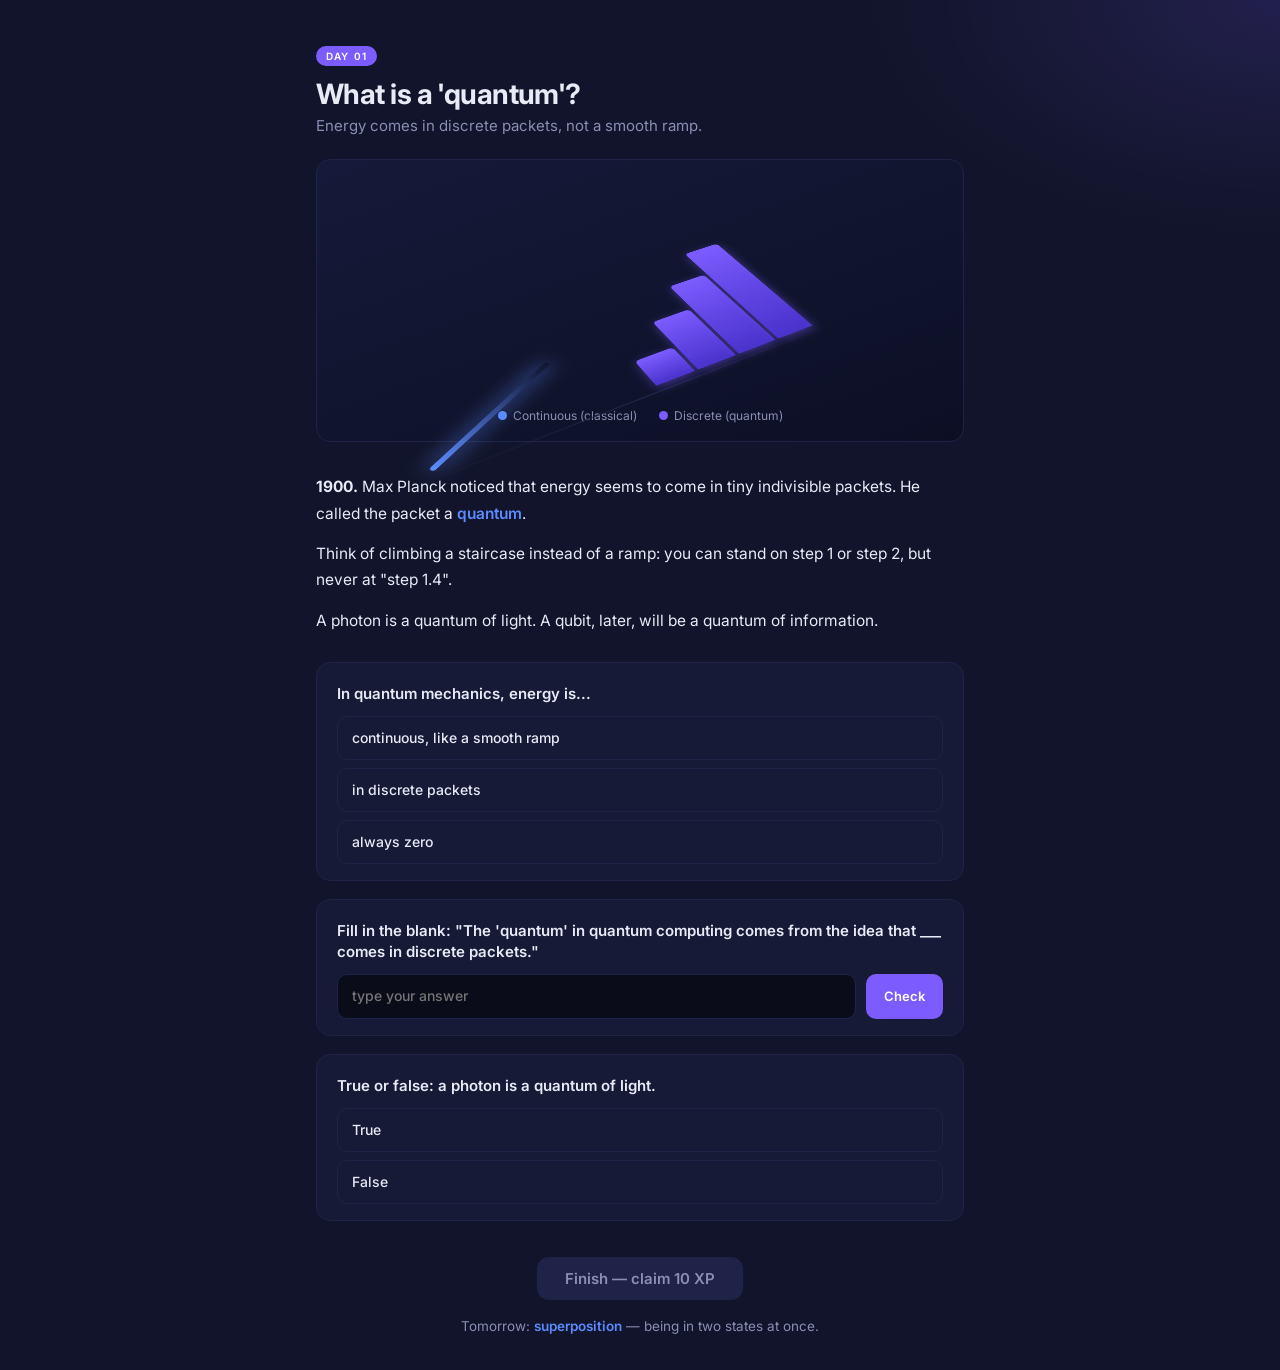
==== days/day01/index.html @ 5ea2cbff "Scaffold Quantum Journey shell + Day 01 + immortality system Static GitHub-Pages micro-frontend cour" ====
<!doctype html>
<html lang="en">
<head>
  <meta charset="utf-8">
  <meta name="viewport" content="width=device-width,initial-scale=1">
  <title>Day 01 — What is a 'quantum'?</title>
  <link href="https://fonts.googleapis.com/css2?family=Inter:wght@400;500;600;700&display=swap" rel="stylesheet">
  <link rel="stylesheet" href="./style.css">
</head>
<body>
  <main class="lesson">
    <header class="lesson-head">
      <span class="day-pill">Day 01</span>
      <h1 data-i18n="title">What is a 'quantum'?</h1>
      <p class="topic" data-i18n="topic">Energy comes in discrete packets, not a smooth ramp.</p>
    </header>

    <section class="visual" aria-hidden="true">
      <div class="iso-stage">
        <div class="iso-floor"></div>
        <div class="ramp"></div>
        <div class="stair">
          <div class="step s1"></div>
          <div class="step s2"></div>
          <div class="step s3"></div>
          <div class="step s4"></div>
        </div>
      </div>
      <div class="legend">
        <span class="legend-item"><i class="dot dot-ramp"></i> <span data-i18n="legend.ramp">Continuous (classical)</span></span>
        <span class="legend-item"><i class="dot dot-stair"></i> <span data-i18n="legend.stair">Discrete (quantum)</span></span>
      </div>
    </section>

    <section class="concept">
      <p data-i18n="concept.p1"><strong>1900.</strong> Max Planck noticed that energy seems to come in tiny indivisible packets. He called the packet a <em>quantum</em>.</p>
      <p data-i18n="concept.p2">Think of climbing a staircase instead of a ramp: you can stand on step 1 or step 2, but never at "step 1.4".</p>
      <p data-i18n="concept.p3">A photon is a quantum of light. A qubit, later, will be a quantum of information.</p>
    </section>

    <section class="quiz">
      <article class="q" data-correct="1">
        <h3 data-i18n="q1.prompt">In quantum mechanics, energy is...</h3>
        <button class="opt" data-idx="0" data-i18n="q1.a">continuous, like a smooth ramp</button>
        <button class="opt" data-idx="1" data-i18n="q1.b">in discrete packets</button>
        <button class="opt" data-idx="2" data-i18n="q1.c">always zero</button>
      </article>

      <article class="q fill" data-correct="energy" data-correct-pt="energia">
        <h3 data-i18n="q2.prompt">Fill in the blank: "The 'quantum' in quantum computing comes from the idea that ___ comes in discrete packets."</h3>
        <div class="fill-row">
          <input type="text" aria-label="answer" data-i18n-placeholder="q2.placeholder" placeholder="type your answer">
          <button class="check" data-i18n="q2.check">Check</button>
        </div>
      </article>

      <article class="q" data-correct="0">
        <h3 data-i18n="q3.prompt">True or false: a photon is a quantum of light.</h3>
        <button class="opt" data-idx="0" data-i18n="q3.true">True</button>
        <button class="opt" data-idx="1" data-i18n="q3.false">False</button>
      </article>
    </section>

    <footer class="lesson-foot">
      <button class="finish" id="finishBtn" disabled data-i18n="finish">Finish — claim 10 XP</button>
      <p class="teaser" data-i18n="teaser">Tomorrow: <strong>superposition</strong> — being in two states at once.</p>
    </footer>
  </main>
  <script src="./lesson.js"></script>
</body>
</html>
---- days/day01/style.css ----
:root {
  --bg: #0a0c1a;
  --bg-elev: #11142a;
  --bg-card: #161a36;
  --fg: #e8eaf6;
  --fg-dim: #8a8fb3;
  --accent: #7c5cff;
  --accent-soft: #5c8bff;
  --success: #4ade80;
  --danger: #f87171;
  --border: #1e2347;
  --radius: 14px;
  --font: 'Inter', system-ui, -apple-system, "Segoe UI", Roboto, sans-serif;
}

* { box-sizing: border-box; }

html, body {
  margin: 0;
  background:
    radial-gradient(700px 400px at 100% 0%, rgba(124, 92, 255, 0.16), transparent 60%),
    var(--bg-elev);
  color: var(--fg);
  font-family: var(--font);
  -webkit-font-smoothing: antialiased;
}

.lesson {
  padding: 44px 36px 36px;
  max-width: 720px;
  margin: 0 auto;
}

/* Header */
.lesson-head { margin-bottom: 22px; }
.day-pill {
  display: inline-block;
  background: var(--accent);
  color: white;
  font: 600 10px/1 var(--font);
  letter-spacing: 0.12em;
  padding: 5px 10px;
  border-radius: 999px;
  text-transform: uppercase;
}
.lesson-head h1 {
  font: 700 28px/1.15 var(--font);
  letter-spacing: -0.02em;
  margin: 12px 0 6px;
}
.lesson-head .topic { color: var(--fg-dim); margin: 0; font-size: 15px; }

/* Isometric visual */
.visual {
  background: linear-gradient(160deg, #151a3a, #0c0f24);
  border: 1px solid var(--border);
  border-radius: var(--radius);
  padding: 32px 28px 18px;
  margin: 24px 0 32px;
}
.iso-stage {
  position: relative;
  height: 200px;
  transform: perspective(900px) rotateX(48deg) rotateZ(-30deg);
  transform-origin: 50% 100%;
  transform-style: preserve-3d;
  margin: 0 auto;
  width: 80%;
}
.iso-floor {
  position: absolute;
  inset: auto 0 -10px 0;
  height: 2px;
  background: linear-gradient(90deg, transparent, var(--border), transparent);
}
.ramp {
  position: absolute;
  left: 4%;
  bottom: 0;
  width: 38%;
  height: 6px;
  background: linear-gradient(90deg, var(--accent-soft), transparent);
  transform-origin: left bottom;
  transform: rotateZ(-28deg);
  border-radius: 6px;
  box-shadow: 0 0 24px var(--accent-soft);
}
.stair {
  position: absolute;
  right: 4%;
  bottom: 0;
  width: 42%;
  height: 100%;
  display: flex;
  align-items: flex-end;
  gap: 4px;
}
.step {
  flex: 1;
  background: linear-gradient(180deg, var(--accent), #4a32cc);
  border-radius: 5px 5px 0 0;
  box-shadow: 0 4px 14px rgba(124, 92, 255, 0.45);
}
.step.s1 { height: 22%; }
.step.s2 { height: 46%; }
.step.s3 { height: 70%; }
.step.s4 { height: 94%; }

.legend {
  display: flex;
  gap: 22px;
  justify-content: center;
  margin-top: 16px;
  font-size: 12px;
  color: var(--fg-dim);
  flex-wrap: wrap;
}
.legend-item { display: inline-flex; align-items: center; gap: 6px; }
.dot { display: inline-block; width: 9px; height: 9px; border-radius: 50%; }
.dot-ramp { background: var(--accent-soft); }
.dot-stair { background: var(--accent); }

/* Concept text */
.concept p { line-height: 1.7; font-size: 15.5px; margin: 0 0 14px; }
.concept em { color: var(--accent-soft); font-style: normal; font-weight: 600; }

/* Quiz */
.quiz { display: flex; flex-direction: column; gap: 18px; margin-top: 28px; }
.q {
  background: var(--bg-card);
  border: 1px solid var(--border);
  border-radius: var(--radius);
  padding: 20px 20px 16px;
}
.q h3 { margin: 0 0 12px; font: 600 15px/1.4 var(--font); }
.opt {
  display: block;
  width: 100%;
  text-align: left;
  background: transparent;
  color: var(--fg);
  border: 1px solid var(--border);
  border-radius: 10px;
  padding: 12px 14px;
  margin-bottom: 8px;
  cursor: pointer;
  font: 500 14px/1.3 var(--font);
  transition: background 140ms, border-color 140ms, transform 80ms;
}
.opt:last-child { margin-bottom: 0; }
.opt:hover { background: rgba(124, 92, 255, 0.08); border-color: var(--accent-soft); }
.opt:active { transform: scale(0.99); }
.opt.correct {
  background: rgba(74, 222, 128, 0.10);
  border-color: var(--success);
  color: #b9f3cd;
  pointer-events: none;
}
.opt.wrong {
  background: rgba(248, 113, 113, 0.10);
  border-color: var(--danger);
  color: #f9c3c3;
}

.fill-row { display: flex; gap: 10px; }
.q.fill input {
  flex: 1;
  background: var(--bg);
  color: var(--fg);
  border: 1px solid var(--border);
  padding: 12px 14px;
  border-radius: 10px;
  font: 500 14px/1.3 var(--font);
  transition: border-color 140ms;
}
.q.fill input:focus { outline: none; border-color: var(--accent-soft); }
.q.fill .check {
  background: var(--accent);
  color: white;
  border: 0;
  padding: 0 18px;
  border-radius: 10px;
  cursor: pointer;
  font: 600 13px/1 var(--font);
}
.q.fill.solved input { border-color: var(--success); color: #b9f3cd; }
.q.fill.solved .check { background: var(--success); cursor: default; }

/* Footer */
.lesson-foot { text-align: center; margin-top: 36px; }
.finish {
  background: var(--accent);
  color: white;
  border: 0;
  padding: 14px 28px;
  border-radius: 12px;
  font: 600 15px/1 var(--font);
  cursor: pointer;
  transition: transform 140ms, background 140ms, opacity 140ms;
}
.finish:disabled {
  background: var(--border);
  color: var(--fg-dim);
  cursor: not-allowed;
}
.finish:not(:disabled):hover { transform: translateY(-2px); }
.finish.done {
  background: var(--success);
  color: #0a1c10;
}
.teaser {
  color: var(--fg-dim);
  margin: 18px 0 0;
  font-size: 13.5px;
}
.teaser strong { color: var(--accent-soft); font-weight: 600; }

@media (max-width: 560px) {
  .lesson { padding: 28px 18px 28px; }
  .iso-stage { width: 100%; height: 180px; }
}
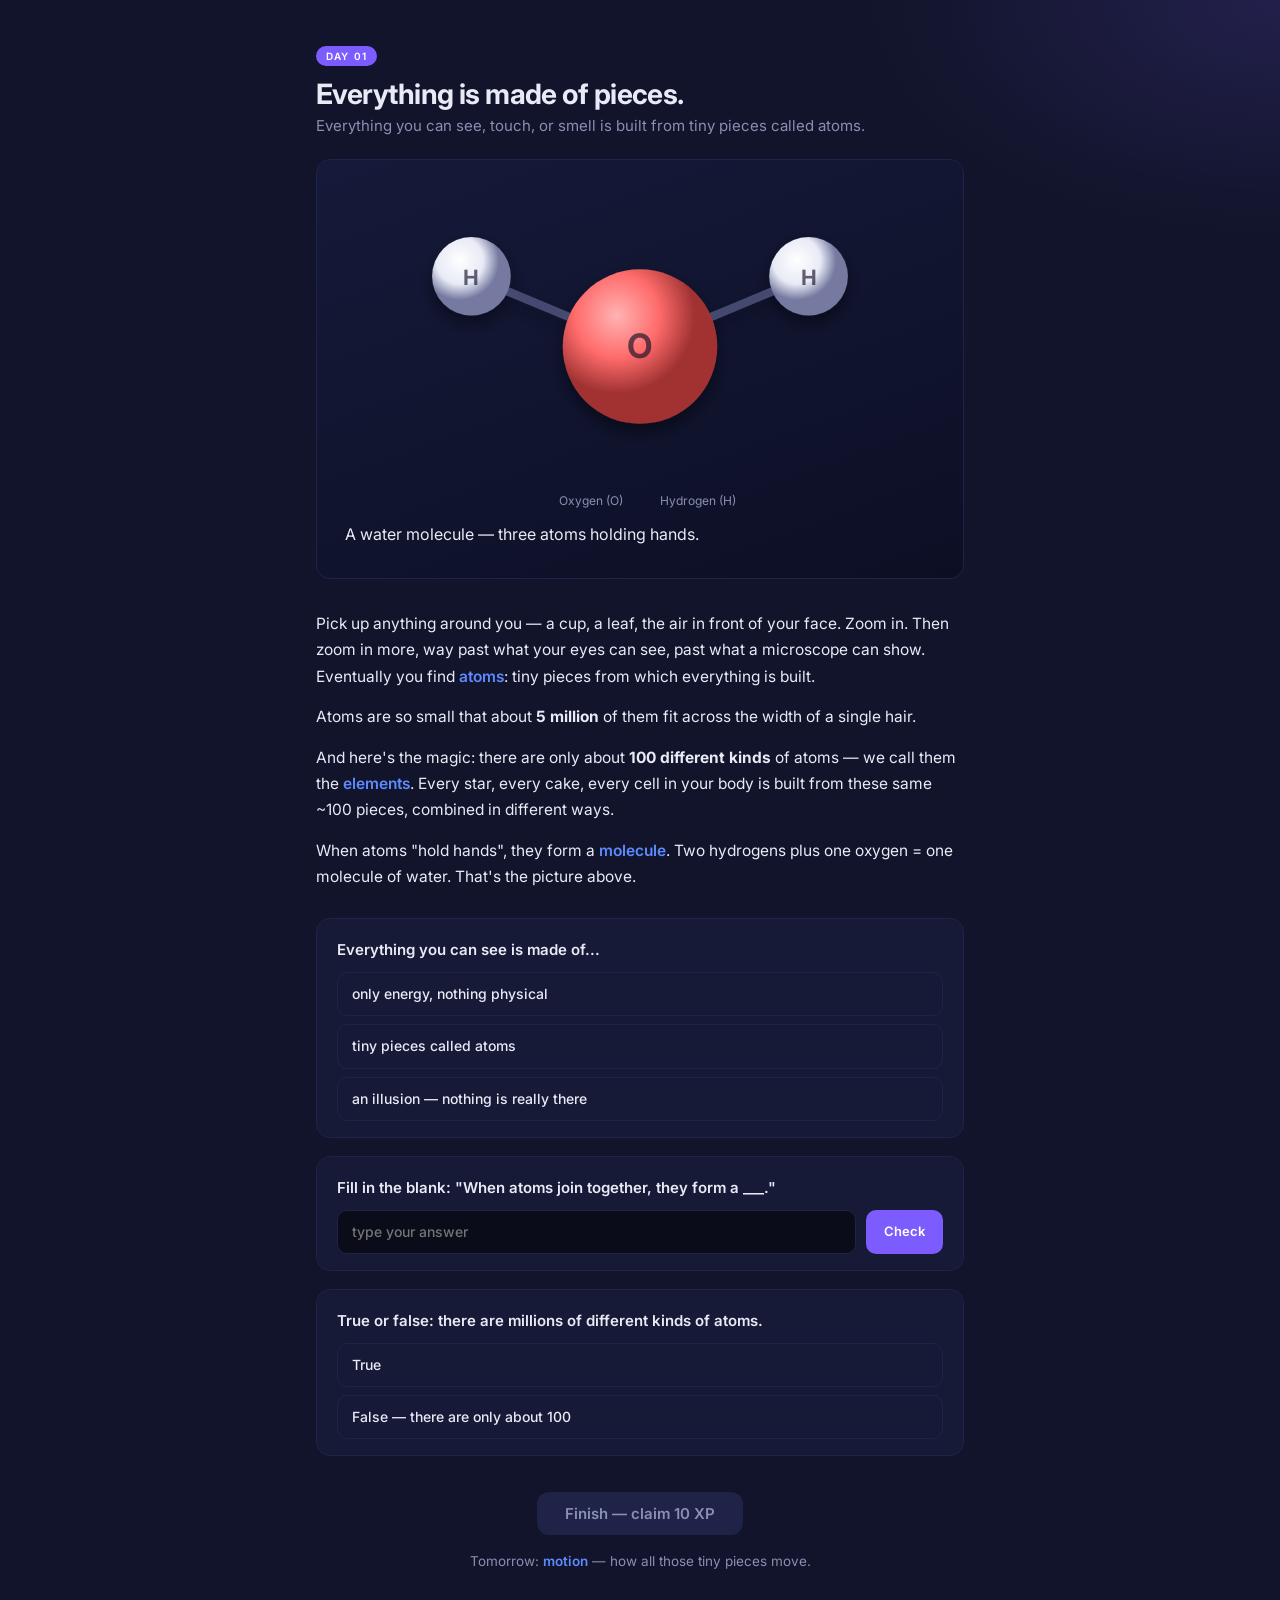
==== commit c8a307c1: "Rewrite Day 01 for true zero-knowledge entry (atoms & molecules) The original Day 01 jumped straight" ====
--- a/days/day01/index.html
+++ b/days/day01/index.html
@@ -3,7 +3,7 @@
 <head>
   <meta charset="utf-8">
   <meta name="viewport" content="width=device-width,initial-scale=1">
-  <title>Day 01 — What is a 'quantum'?</title>
+  <title>Day 01 — Everything is made of pieces</title>
   <link href="https://fonts.googleapis.com/css2?family=Inter:wght@400;500;600;700&display=swap" rel="stylesheet">
   <link rel="stylesheet" href="./style.css">
 </head>
@@ -11,59 +11,81 @@
   <main class="lesson">
     <header class="lesson-head">
       <span class="day-pill">Day 01</span>
-      <h1 data-i18n="title">What is a 'quantum'?</h1>
-      <p class="topic" data-i18n="topic">Energy comes in discrete packets, not a smooth ramp.</p>
+      <h1 data-i18n="title">Everything is made of pieces.</h1>
+      <p class="topic" data-i18n="topic">Everything you can see, touch, or smell is built from tiny pieces called atoms.</p>
     </header>
 
     <section class="visual" aria-hidden="true">
-      <div class="iso-stage">
-        <div class="iso-floor"></div>
-        <div class="ramp"></div>
-        <div class="stair">
-          <div class="step s1"></div>
-          <div class="step s2"></div>
-          <div class="step s3"></div>
-          <div class="step s4"></div>
-        </div>
+      <svg class="molecule" viewBox="0 0 420 200" role="img" aria-label="A water molecule">
+        <defs>
+          <radialGradient id="oxy" cx="35%" cy="30%">
+            <stop offset="0%" stop-color="#ffb3b3"/>
+            <stop offset="55%" stop-color="#ff6b6b"/>
+            <stop offset="100%" stop-color="#a23333"/>
+          </radialGradient>
+          <radialGradient id="hydro" cx="35%" cy="30%">
+            <stop offset="0%" stop-color="#ffffff"/>
+            <stop offset="60%" stop-color="#e8eaf6"/>
+            <stop offset="100%" stop-color="#767aa0"/>
+          </radialGradient>
+          <filter id="softshadow" x="-30%" y="-30%" width="160%" height="160%">
+            <feGaussianBlur in="SourceAlpha" stdDeviation="6"/>
+            <feOffset dx="0" dy="6" result="off"/>
+            <feComponentTransfer><feFuncA type="linear" slope="0.45"/></feComponentTransfer>
+            <feMerge><feMergeNode/><feMergeNode in="SourceGraphic"/></feMerge>
+          </filter>
+        </defs>
+        <g filter="url(#softshadow)">
+          <line x1="90" y1="60" x2="210" y2="110" stroke="#5a5f88" stroke-width="6" stroke-linecap="round" opacity="0.7"/>
+          <line x1="330" y1="60" x2="210" y2="110" stroke="#5a5f88" stroke-width="6" stroke-linecap="round" opacity="0.7"/>
+          <circle cx="210" cy="110" r="55" fill="url(#oxy)"/>
+          <circle cx="90" cy="60" r="28" fill="url(#hydro)"/>
+          <circle cx="330" cy="60" r="28" fill="url(#hydro)"/>
+        </g>
+        <text x="210" y="118" text-anchor="middle" fill="rgba(20,16,40,0.65)" font-family="Inter,sans-serif" font-size="24" font-weight="700">O</text>
+        <text x="90" y="66" text-anchor="middle" fill="rgba(20,16,40,0.65)" font-family="Inter,sans-serif" font-size="15" font-weight="700">H</text>
+        <text x="330" y="66" text-anchor="middle" fill="rgba(20,16,40,0.65)" font-family="Inter,sans-serif" font-size="15" font-weight="700">H</text>
+      </svg>
+      <div class="legend">
+        <span class="legend-item"><i class="dot dot-o"></i> <span data-i18n="legend.o">Oxygen (O)</span></span>
+        <span class="legend-item"><i class="dot dot-h"></i> <span data-i18n="legend.h">Hydrogen (H)</span></span>
       </div>
-      <div class="legend">
-        <span class="legend-item"><i class="dot dot-ramp"></i> <span data-i18n="legend.ramp">Continuous (classical)</span></span>
-        <span class="legend-item"><i class="dot dot-stair"></i> <span data-i18n="legend.stair">Discrete (quantum)</span></span>
-      </div>
+      <p class="legend-caption" data-i18n="legend.caption">A water molecule — three atoms holding hands.</p>
     </section>
 
     <section class="concept">
-      <p data-i18n="concept.p1"><strong>1900.</strong> Max Planck noticed that energy seems to come in tiny indivisible packets. He called the packet a <em>quantum</em>.</p>
-      <p data-i18n="concept.p2">Think of climbing a staircase instead of a ramp: you can stand on step 1 or step 2, but never at "step 1.4".</p>
-      <p data-i18n="concept.p3">A photon is a quantum of light. A qubit, later, will be a quantum of information.</p>
+      <p data-i18n="concept.p1">Pick up anything around you — a cup, a leaf, the air in front of your face. Zoom in. Then zoom in more, way past what your eyes can see, past what a microscope can show. Eventually you find <em>atoms</em>: tiny pieces from which everything is built.</p>
+      <p data-i18n="concept.p2">Atoms are so small that about <strong>5 million</strong> of them fit across the width of a single hair.</p>
+      <p data-i18n="concept.p3">And here's the magic: there are only about <strong>100 different kinds</strong> of atoms — we call them the <em>elements</em>. Every star, every cake, every cell in your body is built from these same ~100 pieces, combined in different ways.</p>
+      <p data-i18n="concept.p4">When atoms "hold hands", they form a <em>molecule</em>. Two hydrogens plus one oxygen = one molecule of water. That's the picture above.</p>
     </section>
 
     <section class="quiz">
       <article class="q" data-correct="1">
-        <h3 data-i18n="q1.prompt">In quantum mechanics, energy is...</h3>
-        <button class="opt" data-idx="0" data-i18n="q1.a">continuous, like a smooth ramp</button>
-        <button class="opt" data-idx="1" data-i18n="q1.b">in discrete packets</button>
-        <button class="opt" data-idx="2" data-i18n="q1.c">always zero</button>
+        <h3 data-i18n="q1.prompt">Everything you can see is made of...</h3>
+        <button class="opt" data-idx="0" data-i18n="q1.a">only energy, nothing physical</button>
+        <button class="opt" data-idx="1" data-i18n="q1.b">tiny pieces called atoms</button>
+        <button class="opt" data-idx="2" data-i18n="q1.c">an illusion — nothing is really there</button>
       </article>
 
-      <article class="q fill" data-correct="energy" data-correct-pt="energia">
-        <h3 data-i18n="q2.prompt">Fill in the blank: "The 'quantum' in quantum computing comes from the idea that ___ comes in discrete packets."</h3>
+      <article class="q fill" data-correct="molecule" data-correct-pt="molécula">
+        <h3 data-i18n="q2.prompt">Fill in the blank: "When atoms join together, they form a ___."</h3>
         <div class="fill-row">
           <input type="text" aria-label="answer" data-i18n-placeholder="q2.placeholder" placeholder="type your answer">
           <button class="check" data-i18n="q2.check">Check</button>
         </div>
       </article>
 
-      <article class="q" data-correct="0">
-        <h3 data-i18n="q3.prompt">True or false: a photon is a quantum of light.</h3>
+      <article class="q" data-correct="1">
+        <h3 data-i18n="q3.prompt">True or false: there are millions of different kinds of atoms.</h3>
         <button class="opt" data-idx="0" data-i18n="q3.true">True</button>
-        <button class="opt" data-idx="1" data-i18n="q3.false">False</button>
+        <button class="opt" data-idx="1" data-i18n="q3.false">False — there are only about 100</button>
       </article>
     </section>
 
     <footer class="lesson-foot">
       <button class="finish" id="finishBtn" disabled data-i18n="finish">Finish — claim 10 XP</button>
-      <p class="teaser" data-i18n="teaser">Tomorrow: <strong>superposition</strong> — being in two states at once.</p>
+      <p class="teaser" data-i18n="teaser">Tomorrow: <strong>motion</strong> — how all those tiny pieces move.</p>
     </footer>
   </main>
   <script src="./lesson.js"></script>
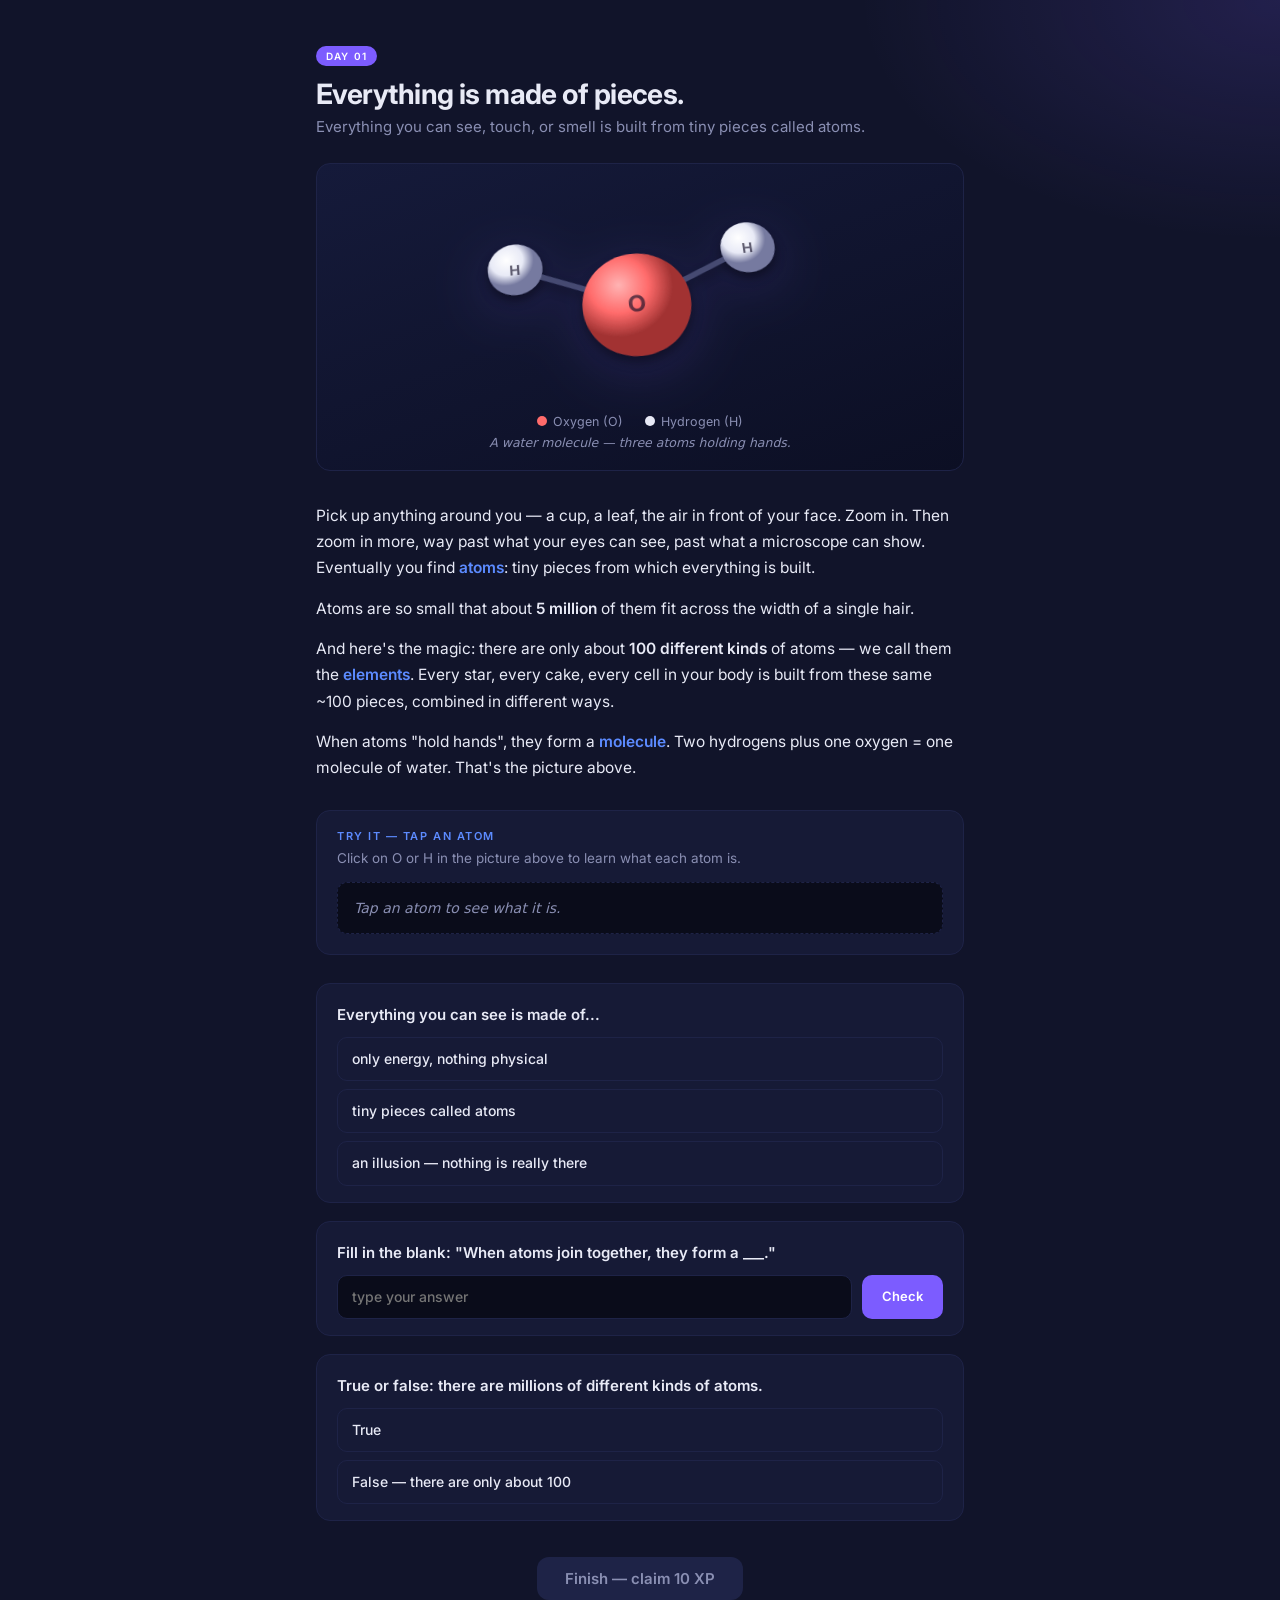
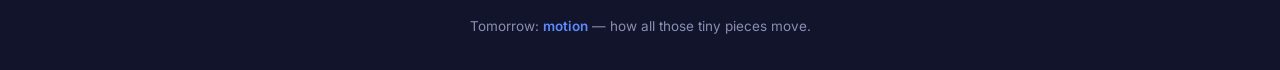
==== commit 18f2eff9: "Fix fill-in button alignment + add per-day playground convention Two issues, both fixed at the sourc" ====
--- a/days/day01/index.html
+++ b/days/day01/index.html
@@ -38,9 +38,9 @@
         <g filter="url(#softshadow)">
           <line x1="90" y1="60" x2="210" y2="110" stroke="#5a5f88" stroke-width="6" stroke-linecap="round" opacity="0.7"/>
           <line x1="330" y1="60" x2="210" y2="110" stroke="#5a5f88" stroke-width="6" stroke-linecap="round" opacity="0.7"/>
-          <circle cx="210" cy="110" r="55" fill="url(#oxy)"/>
-          <circle cx="90" cy="60" r="28" fill="url(#hydro)"/>
-          <circle cx="330" cy="60" r="28" fill="url(#hydro)"/>
+          <circle class="atom-clickable" data-atom="O" tabindex="0" role="button" aria-label="Oxygen" cx="210" cy="110" r="55" fill="url(#oxy)"/>
+          <circle class="atom-clickable" data-atom="H" tabindex="0" role="button" aria-label="Hydrogen" cx="90" cy="60" r="28" fill="url(#hydro)"/>
+          <circle class="atom-clickable" data-atom="H" tabindex="0" role="button" aria-label="Hydrogen" cx="330" cy="60" r="28" fill="url(#hydro)"/>
         </g>
         <text x="210" y="118" text-anchor="middle" fill="rgba(20,16,40,0.65)" font-family="Inter,sans-serif" font-size="24" font-weight="700">O</text>
         <text x="90" y="66" text-anchor="middle" fill="rgba(20,16,40,0.65)" font-family="Inter,sans-serif" font-size="15" font-weight="700">H</text>
@@ -58,6 +58,12 @@
       <p data-i18n="concept.p2">Atoms are so small that about <strong>5 million</strong> of them fit across the width of a single hair.</p>
       <p data-i18n="concept.p3">And here's the magic: there are only about <strong>100 different kinds</strong> of atoms — we call them the <em>elements</em>. Every star, every cake, every cell in your body is built from these same ~100 pieces, combined in different ways.</p>
       <p data-i18n="concept.p4">When atoms "hold hands", they form a <em>molecule</em>. Two hydrogens plus one oxygen = one molecule of water. That's the picture above.</p>
+    </section>
+
+    <section class="playground">
+      <h2 class="playground-title" data-i18n="play.title">Try it — tap an atom</h2>
+      <p class="playground-hint" data-i18n="play.hint">Click on O or H in the picture above to learn what each atom is.</p>
+      <div class="playground-output" id="atomInfo" aria-live="polite" data-i18n="play.intro">Tap an atom to see what it is.</div>
     </section>
 
     <section class="quiz">
--- a/days/day01/style.css
+++ b/days/day01/style.css
@@ -11,6 +11,8 @@
   --border: #1e2347;
   --radius: 14px;
   --font: 'Inter', system-ui, -apple-system, "Segoe UI", Roboto, sans-serif;
+  --atom-o: #ff6b6b;
+  --atom-h: #e8eaf6;
 }
 
 * { box-sizing: border-box; }
@@ -25,11 +27,7 @@
   -webkit-font-smoothing: antialiased;
 }
 
-.lesson {
-  padding: 44px 36px 36px;
-  max-width: 720px;
-  margin: 0 auto;
-}
+.lesson { padding: 44px 36px 36px; max-width: 720px; margin: 0 auto; }
 
 /* Header */
 .lesson-head { margin-bottom: 22px; }
@@ -43,86 +41,51 @@
   border-radius: 999px;
   text-transform: uppercase;
 }
-.lesson-head h1 {
-  font: 700 28px/1.15 var(--font);
-  letter-spacing: -0.02em;
-  margin: 12px 0 6px;
-}
-.lesson-head .topic { color: var(--fg-dim); margin: 0; font-size: 15px; }
-
-/* Isometric visual */
+.lesson-head h1 { font: 700 28px/1.15 var(--font); letter-spacing: -0.02em; margin: 12px 0 6px; }
+.lesson-head .topic { color: var(--fg-dim); margin: 0; font-size: 15px; line-height: 1.5; }
+
+/* Molecule visual */
 .visual {
   background: linear-gradient(160deg, #151a3a, #0c0f24);
   border: 1px solid var(--border);
   border-radius: var(--radius);
-  padding: 32px 28px 18px;
+  padding: 28px 28px 20px;
   margin: 24px 0 32px;
-}
-.iso-stage {
-  position: relative;
-  height: 200px;
-  transform: perspective(900px) rotateX(48deg) rotateZ(-30deg);
-  transform-origin: 50% 100%;
-  transform-style: preserve-3d;
-  margin: 0 auto;
-  width: 80%;
-}
-.iso-floor {
-  position: absolute;
-  inset: auto 0 -10px 0;
-  height: 2px;
-  background: linear-gradient(90deg, transparent, var(--border), transparent);
-}
-.ramp {
-  position: absolute;
-  left: 4%;
-  bottom: 0;
-  width: 38%;
-  height: 6px;
-  background: linear-gradient(90deg, var(--accent-soft), transparent);
-  transform-origin: left bottom;
-  transform: rotateZ(-28deg);
-  border-radius: 6px;
-  box-shadow: 0 0 24px var(--accent-soft);
-}
-.stair {
-  position: absolute;
-  right: 4%;
-  bottom: 0;
-  width: 42%;
-  height: 100%;
-  display: flex;
-  align-items: flex-end;
-  gap: 4px;
-}
-.step {
-  flex: 1;
-  background: linear-gradient(180deg, var(--accent), #4a32cc);
-  border-radius: 5px 5px 0 0;
-  box-shadow: 0 4px 14px rgba(124, 92, 255, 0.45);
-}
-.step.s1 { height: 22%; }
-.step.s2 { height: 46%; }
-.step.s3 { height: 70%; }
-.step.s4 { height: 94%; }
-
+  text-align: center;
+}
+.molecule {
+  width: 100%;
+  max-width: 420px;
+  height: auto;
+  transform: perspective(900px) rotateX(18deg) rotateZ(-6deg);
+  transform-origin: 50% 70%;
+  filter: drop-shadow(0 12px 28px rgba(124, 92, 255, 0.18));
+}
 .legend {
   display: flex;
   gap: 22px;
   justify-content: center;
-  margin-top: 16px;
-  font-size: 12px;
+  margin-top: 18px;
+  font-size: 12.5px;
   color: var(--fg-dim);
   flex-wrap: wrap;
 }
 .legend-item { display: inline-flex; align-items: center; gap: 6px; }
-.dot { display: inline-block; width: 9px; height: 9px; border-radius: 50%; }
-.dot-ramp { background: var(--accent-soft); }
-.dot-stair { background: var(--accent); }
-
-/* Concept text */
+.dot { display: inline-block; width: 10px; height: 10px; border-radius: 50%; }
+.dot-o { background: var(--atom-o); }
+.dot-h { background: var(--atom-h); }
+.legend-caption {
+  text-align: center;
+  color: var(--fg-dim);
+  margin: 6px 0 0;
+  font-size: 12.5px;
+  font-style: italic;
+}
+
+/* Concept */
 .concept p { line-height: 1.7; font-size: 15.5px; margin: 0 0 14px; }
 .concept em { color: var(--accent-soft); font-style: normal; font-weight: 600; }
+.concept strong { color: var(--fg); font-weight: 600; }
 
 /* Quiz */
 .quiz { display: flex; flex-direction: column; gap: 18px; margin-top: 28px; }
@@ -162,9 +125,14 @@
   color: #f9c3c3;
 }
 
-.fill-row { display: flex; gap: 10px; }
+.fill-row {
+  display: flex;
+  gap: 10px;
+  align-items: stretch;
+}
 .q.fill input {
-  flex: 1;
+  flex: 1 1 auto;
+  min-width: 0;
   background: var(--bg);
   color: var(--fg);
   border: 1px solid var(--border);
@@ -175,16 +143,79 @@
 }
 .q.fill input:focus { outline: none; border-color: var(--accent-soft); }
 .q.fill .check {
+  flex: 0 0 auto;
   background: var(--accent);
   color: white;
   border: 0;
-  padding: 0 18px;
-  border-radius: 10px;
-  cursor: pointer;
-  font: 600 13px/1 var(--font);
-}
+  padding: 12px 20px;
+  border-radius: 10px;
+  cursor: pointer;
+  font: 600 13px/1.3 var(--font);
+  white-space: nowrap;
+  transition: background 140ms, transform 80ms;
+}
+.q.fill .check:hover { background: #8b6dff; }
+.q.fill .check:active { transform: scale(0.98); }
 .q.fill.solved input { border-color: var(--success); color: #b9f3cd; }
 .q.fill.solved .check { background: var(--success); cursor: default; }
+@media (max-width: 460px) {
+  .fill-row { flex-direction: column; }
+  .q.fill .check { width: 100%; }
+}
+
+/* Playground (per-day mini interactive element) */
+.playground {
+  background: var(--bg-card);
+  border: 1px solid var(--border);
+  border-radius: var(--radius);
+  padding: 20px;
+  margin-top: 28px;
+}
+.playground-title {
+  font: 600 11px/1 var(--font);
+  text-transform: uppercase;
+  letter-spacing: 0.14em;
+  color: var(--accent-soft);
+  margin: 0 0 6px;
+}
+.playground-hint {
+  color: var(--fg-dim);
+  font-size: 13.5px;
+  margin: 0 0 14px;
+  line-height: 1.5;
+}
+.playground-output {
+  background: var(--bg);
+  border: 1px dashed var(--border);
+  border-radius: 10px;
+  padding: 14px 16px;
+  min-height: 52px;
+  display: flex;
+  align-items: center;
+  font-size: 14px;
+  line-height: 1.5;
+  color: var(--fg-dim);
+  font-style: italic;
+  transition: border-color 200ms, color 200ms;
+}
+.playground-output.has-content {
+  color: var(--fg);
+  font-style: normal;
+  border-style: solid;
+  border-color: var(--accent-soft);
+}
+
+/* SVG atom interactivity */
+.atom-clickable {
+  cursor: pointer;
+  transition: transform 200ms ease;
+  transform-origin: center;
+  transform-box: fill-box;
+}
+.atom-clickable:hover { transform: scale(1.07); }
+.atom-clickable.pulse { transform: scale(1.14); }
+.atom-clickable:focus { outline: none; }
+.atom-clickable:focus-visible { filter: drop-shadow(0 0 6px var(--accent-soft)); }
 
 /* Footer */
 .lesson-foot { text-align: center; margin-top: 36px; }
@@ -204,18 +235,11 @@
   cursor: not-allowed;
 }
 .finish:not(:disabled):hover { transform: translateY(-2px); }
-.finish.done {
-  background: var(--success);
-  color: #0a1c10;
-}
-.teaser {
-  color: var(--fg-dim);
-  margin: 18px 0 0;
-  font-size: 13.5px;
-}
+.finish.done { background: var(--success); color: #0a1c10; }
+.teaser { color: var(--fg-dim); margin: 18px 0 0; font-size: 13.5px; }
 .teaser strong { color: var(--accent-soft); font-weight: 600; }
 
 @media (max-width: 560px) {
   .lesson { padding: 28px 18px 28px; }
-  .iso-stage { width: 100%; height: 180px; }
-}
+  .molecule { max-width: 100%; }
+}
